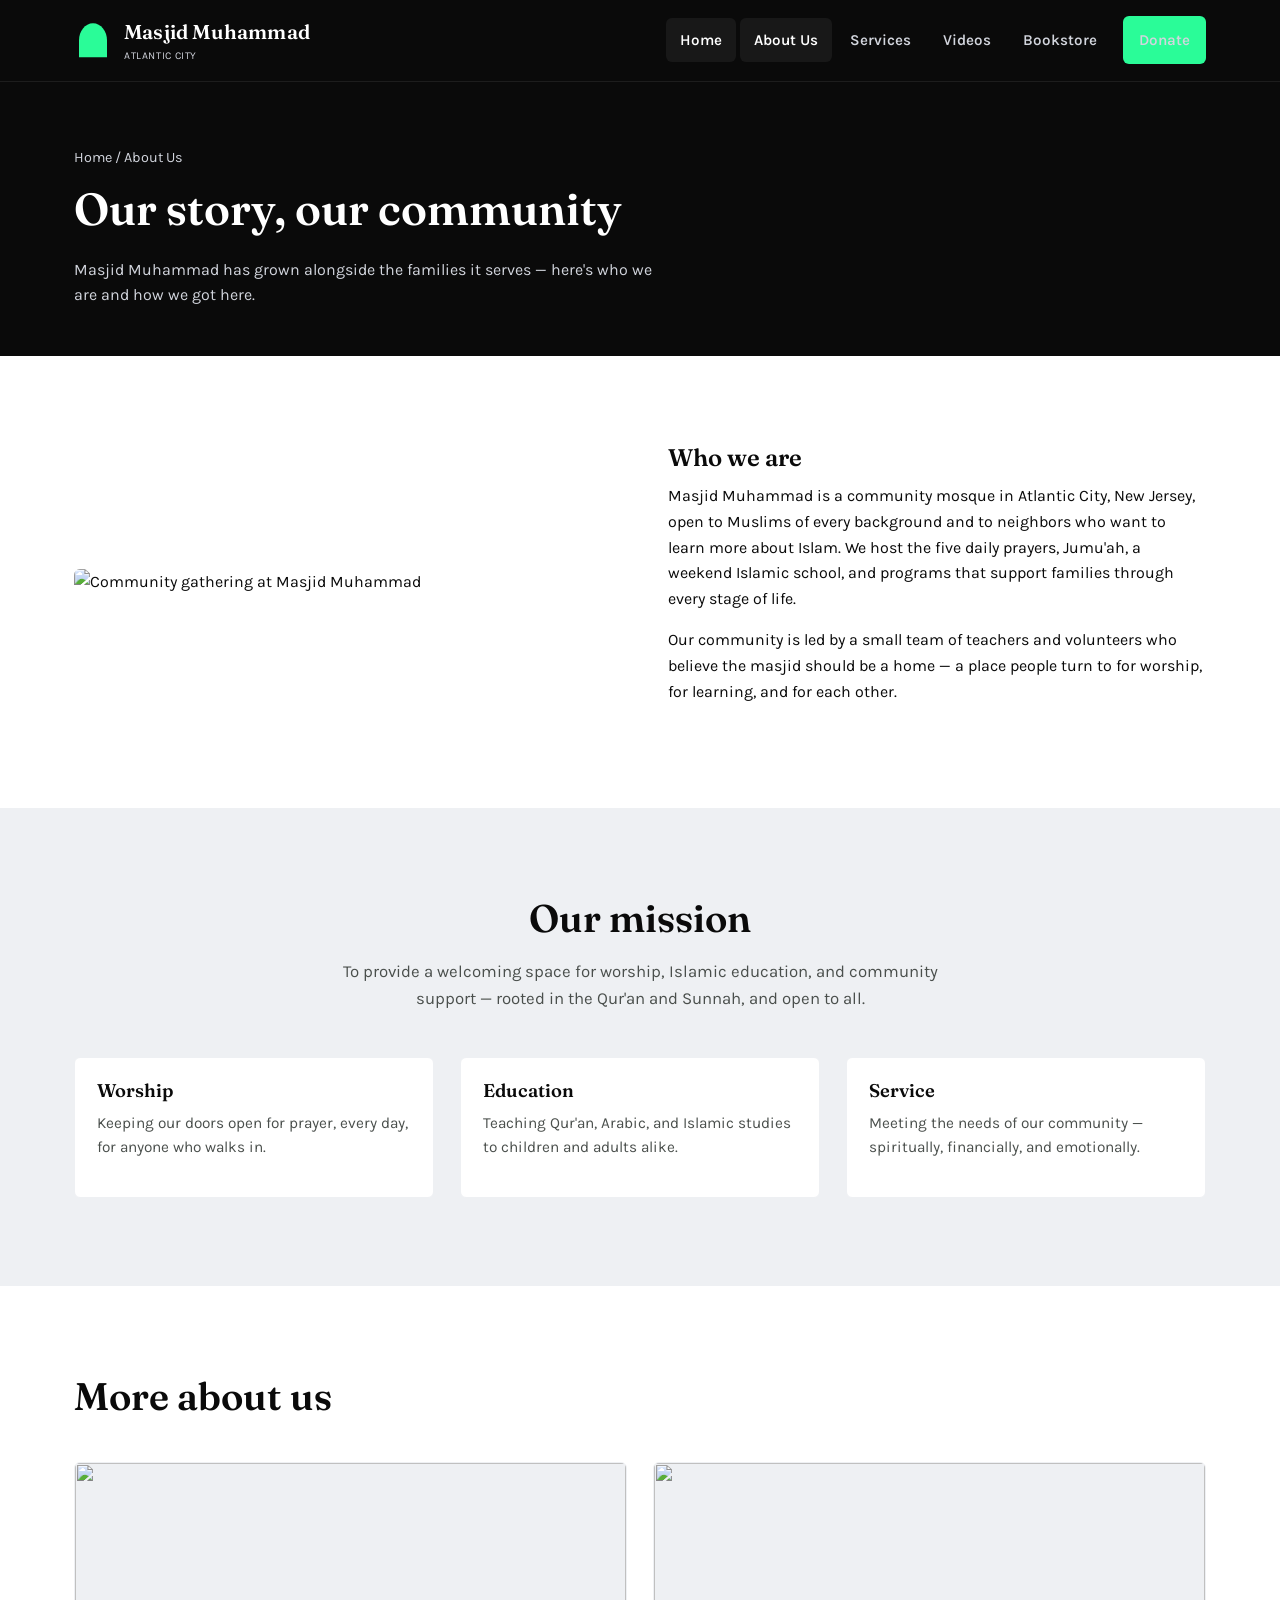
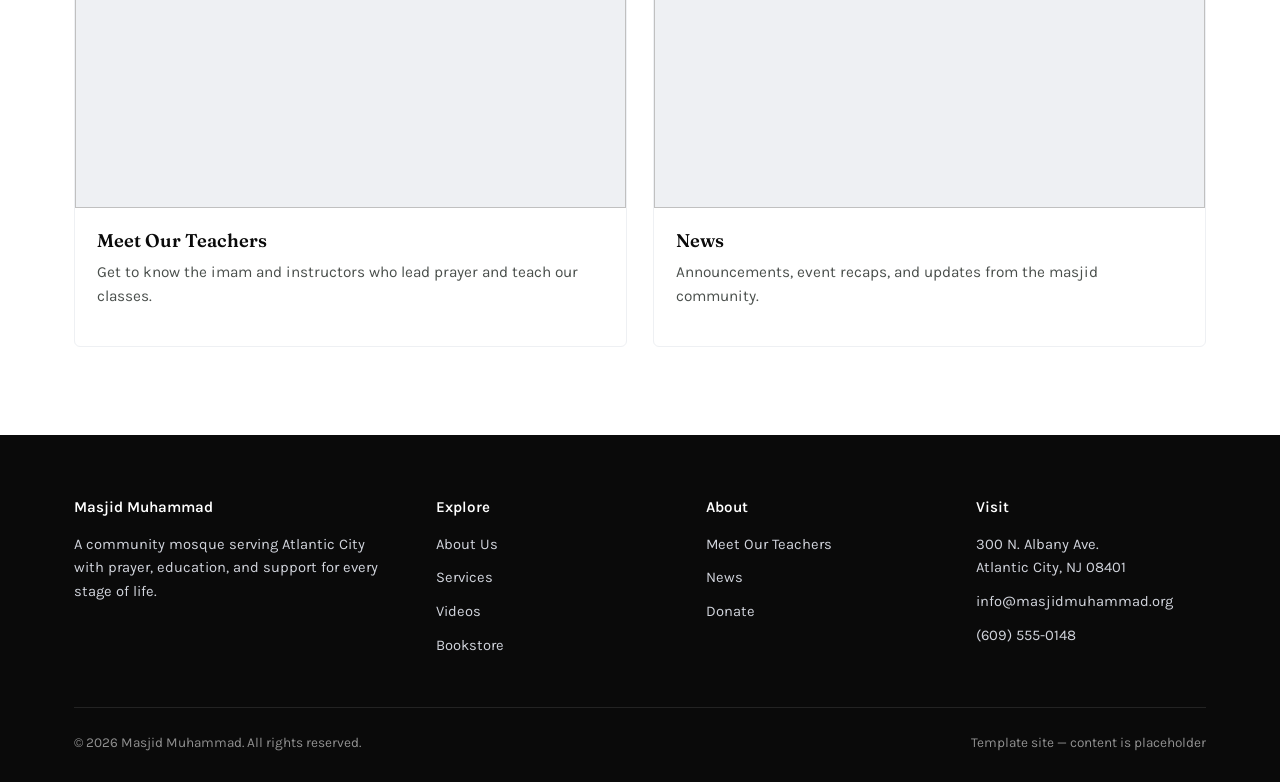
==== about/index.html @ 42c48ae3 "sandbox design. Will most likely do a full revamp redesign. This design is just for brainstorming pu" ====
<!doctype html>
<html lang="en">
<head>
<meta charset="UTF-8">
<meta name="viewport" content="width=device-width, initial-scale=1.0">
<title>About Us — Masjid Muhammad</title>
<link rel="preconnect" href="https://fonts.googleapis.com">
<link href="https://fonts.googleapis.com/css2?family=Fraunces:opsz,wght@9..144,500;9..144,600;9..144,700&family=Karla:wght@400;500;700;800&display=swap" rel="stylesheet">
<link rel="stylesheet" href="../assets/style.css">
</head>
<body>

<header class="site-header">
  <div class="nav-row">
    <a href="../index.html" class="brand">
      <span class="brand-mark" aria-hidden="true"></span>
      <span class="brand-text">Masjid Muhammad<small>ATLANTIC CITY</small></span>
    </a>
    <button class="nav-toggle" aria-label="Toggle menu" aria-expanded="false"><span></span></button>
    <nav class="main-nav">
      <ul>
        <li><a href="../index.html">Home</a></li>
        <li class="has-dropdown">
          <a href="index.html">About Us</a>
          <div class="dropdown">
            <a href="index.html">Our Story</a>
            <a href="teachers.html">Meet Our Teachers</a>
            <a href="news.html">News</a>
          </div>
        </li>
        <li><a href="../services.html">Services</a></li>
        <li><a href="../videos.html">Videos</a></li>
        <li><a href="../bookstore.html">Bookstore</a></li>
        <li class="nav-donate"><a href="../donate.html" class="btn btn-primary">Donate</a></li>
      </ul>
    </nav>
  </div>
</header>

<section class="page-hero">
  <div class="container">
    <div class="crumb"><a href="../index.html">Home</a> / About Us</div>
    <h1>Our story, our community</h1>
    <p>Masjid Muhammad has grown alongside the families it serves — here's who we are and how we got here.</p>
  </div>
</section>

<section>
  <div class="container two-col">
    <div>
      <img src="https://picsum.photos/seed/about-community/700/500" alt="Community gathering at Masjid Muhammad" style="border-radius:var(--radius-sm);box-shadow:var(--shadow)">
    </div>
    <div>
      <h2>Who we are</h2>
      <p>Masjid Muhammad is a community mosque in Atlantic City, New Jersey, open to Muslims of every background and to neighbors who want to learn more about Islam. We host the five daily prayers, Jumu'ah, a weekend Islamic school, and programs that support families through every stage of life.</p>
      <p>Our community is led by a small team of teachers and volunteers who believe the masjid should be a home — a place people turn to for worship, for learning, and for each other.</p>
    </div>
  </div>
</section>

<section style="background:var(--slate-dim)">
  <div class="container">
    <div class="section-head center">
      <h2>Our mission</h2>
      <p>To provide a welcoming space for worship, Islamic education, and community support — rooted in the Qur'an and Sunnah, and open to all.</p>
    </div>
    <div class="card-grid cols-3">
      <div class="card">
        <div class="card-body">
          <h3>Worship</h3>
          <p>Keeping our doors open for prayer, every day, for anyone who walks in.</p>
        </div>
      </div>
      <div class="card">
        <div class="card-body">
          <h3>Education</h3>
          <p>Teaching Qur'an, Arabic, and Islamic studies to children and adults alike.</p>
        </div>
      </div>
      <div class="card">
        <div class="card-body">
          <h3>Service</h3>
          <p>Meeting the needs of our community — spiritually, financially, and emotionally.</p>
        </div>
      </div>
    </div>
  </div>
</section>

<section>
  <div class="container">
    <div class="section-head">
      <h2>More about us</h2>
    </div>
    <div class="card-grid cols-2">
      <a class="card" href="teachers.html">
        <div class="card-media"><img src="https://picsum.photos/seed/about-teachers/500/320" alt=""></div>
        <div class="card-body">
          <h3>Meet Our Teachers</h3>
          <p>Get to know the imam and instructors who lead prayer and teach our classes.</p>
        </div>
      </a>
      <a class="card" href="news.html">
        <div class="card-media"><img src="https://picsum.photos/seed/about-news/500/320" alt=""></div>
        <div class="card-body">
          <h3>News</h3>
          <p>Announcements, event recaps, and updates from the masjid community.</p>
        </div>
      </a>
    </div>
  </div>
</section>

<footer class="site-footer">
  <div class="container">
    <div class="footer-grid">
      <div class="footer-brand">
        <h4>Masjid Muhammad</h4>
        <p>A community mosque serving Atlantic City with prayer, education, and support for every stage of life.</p>
      </div>
      <div>
        <h4>Explore</h4>
        <ul>
          <li><a href="index.html">About Us</a></li>
          <li><a href="../services.html">Services</a></li>
          <li><a href="../videos.html">Videos</a></li>
          <li><a href="../bookstore.html">Bookstore</a></li>
        </ul>
      </div>
      <div>
        <h4>About</h4>
        <ul>
          <li><a href="teachers.html">Meet Our Teachers</a></li>
          <li><a href="news.html">News</a></li>
          <li><a href="../donate.html">Donate</a></li>
        </ul>
      </div>
      <div>
        <h4>Visit</h4>
        <ul>
          <li>300 N. Albany Ave.<br>Atlantic City, NJ 08401</li>
          <li>info@masjidmuhammad.org</li>
          <li>(609) 555-0148</li>
        </ul>
      </div>
    </div>
    <div class="footer-bottom">
      <span>&copy; 2026 Masjid Muhammad. All rights reserved.</span>
      <span>Template site — content is placeholder</span>
    </div>
  </div>
</footer>

<script src="../assets/script.js"></script>
</body>
</html>
---- assets/style.css ----
/* =========================================================
   Masjid Muhammad — shared styles
   Palette: Black / Spring Green / Emerald / Pale Slate / Teal
   Type: Fraunces (display) + Karla (body)
   Motif: mihrab arch, used for image frames + dividers
   ========================================================= */

:root{
  --ink:        #0a0a0a;
  --ink-soft:   #171a18;
  --white:      #ffffff;
  --slate:      #d2d5dd;
  --slate-dim:  #eef0f3;
  --spring:     #2afc98;
  --emerald:    #16c172;
  --teal:       #177e89;

  --font-display: "Fraunces", Georgia, serif;
  --font-body: "Karla", -apple-system, BlinkMacSystemFont, sans-serif;

  --arch: 999px 999px 8px 8px;
  --radius-sm: 6px;
  --container: 1180px;

  --shadow: 0 18px 40px -22px rgba(0,0,0,0.45);
}

*,*::before,*::after{ box-sizing: border-box; }
html{ scroll-behavior: smooth; }
body{
  margin:0;
  font-family: var(--font-body);
  color: var(--ink);
  background: var(--white);
  line-height: 1.6;
  -webkit-font-smoothing: antialiased;
}
img{ max-width:100%; display:block; }
a{ color:inherit; text-decoration:none; }
ul{ margin:0; padding:0; list-style:none; }
h1,h2,h3,h4{
  font-family: var(--font-display);
  font-weight: 600;
  line-height: 1.15;
  margin: 0 0 0.5em;
  color: var(--ink);
}
p{ margin:0 0 1em; }
.container{
  max-width: var(--container);
  margin: 0 auto;
  padding: 0 24px;
}
section{ padding: 88px 0; }
@media (max-width: 720px){ section{ padding: 56px 0; } }

:focus-visible{
  outline: 3px solid var(--teal);
  outline-offset: 3px;
}

@media (prefers-reduced-motion: reduce){
  *{ animation-duration: 0.001ms !important; transition-duration: 0.001ms !important; scroll-behavior:auto !important; }
}

/* ---------- Buttons ---------- */
.btn{
  display:inline-flex;
  align-items:center;
  gap:8px;
  font-family: var(--font-body);
  font-weight: 700;
  font-size: 0.95rem;
  padding: 13px 26px;
  border-radius: var(--radius-sm);
  border: 2px solid transparent;
  cursor:pointer;
  transition: transform 0.15s ease, background 0.2s ease, border-color .2s ease, color .2s ease;
}
.btn:hover{ transform: translateY(-2px); }
.btn-primary{ background: var(--spring); color: var(--ink); }
.btn-primary:hover{ background: var(--emerald); color: var(--white); }
.btn-outline{ border-color: var(--slate); color: var(--white); }
.btn-outline:hover{ border-color: var(--spring); color: var(--spring); }
.btn-dark{ border-color: var(--ink); color: var(--ink); }
.btn-dark:hover{ background: var(--ink); color: var(--white); }
.btn-teal{ background: var(--teal); color: var(--white); }
.btn-teal:hover{ background: var(--ink); }

/* ---------- Header / Nav ---------- */
.site-header{
  position: sticky; top:0; z-index: 100;
  background: var(--ink);
  border-bottom: 1px solid rgba(255,255,255,0.08);
}
.nav-row{
  display:flex; align-items:center; justify-content:space-between;
  padding: 16px 24px;
  max-width: var(--container);
  margin: 0 auto;
}
.brand{
  display:flex; align-items:center; gap:12px;
  color: var(--white);
}
.brand-mark{
  width:38px; height:38px; flex:none;
  background: var(--spring);
  clip-path: path("M19 2 C 27 2 33 10 33 19 L33 36 L5 36 L5 19 C5 10 11 2 19 2 Z");
}
.brand-text{
  font-family: var(--font-display);
  font-size: 1.25rem;
  font-weight: 600;
  letter-spacing: 0.2px;
}
.brand-text small{
  display:block;
  font-family: var(--font-body);
  font-size: 0.65rem;
  font-weight: 400;
  color: var(--slate);
  letter-spacing: 0.06em;
}
.main-nav{ display:flex; align-items:center; gap: 4px; }
.main-nav > ul{ display:flex; align-items:center; gap:4px; }
.main-nav a{
  color: var(--slate);
  font-weight: 600;
  font-size: 0.95rem;
  padding: 10px 14px;
  border-radius: var(--radius-sm);
  transition: color .2s ease, background .2s ease;
  display:block;
}
.main-nav a:hover, .main-nav a.active{ color: var(--white); background: rgba(255,255,255,0.06); }
.has-dropdown{ position:relative; }
.dropdown{
  position:absolute; top: calc(100% + 8px); left:0;
  background: var(--white);
  min-width: 210px;
  border-radius: var(--radius-sm);
  box-shadow: var(--shadow);
  padding: 8px;
  opacity:0; visibility:hidden; transform: translateY(6px);
  transition: opacity .18s ease, transform .18s ease, visibility .18s ease;
}
.has-dropdown:hover .dropdown,
.has-dropdown:focus-within .dropdown{ opacity:1; visibility:visible; transform: translateY(0); }
.dropdown a{ color: var(--ink); padding: 10px 12px; }
.dropdown a:hover{ background: var(--slate-dim); color: var(--ink); }
.nav-donate{ margin-left: 8px; }
.nav-toggle{
  display:none;
  background:none; border:none; color:var(--white);
  width:40px; height:40px; cursor:pointer;
  align-items:center; justify-content:center;
}
.nav-toggle span, .nav-toggle::before, .nav-toggle::after{
  content:""; display:block; width:22px; height:2px; background: var(--white);
  transition: transform .2s ease, opacity .2s ease;
}
.nav-toggle span{ margin: 5px 0; }

@media (max-width: 940px){
  .nav-toggle{ display:flex; flex-direction:column; }
  .main-nav{
    position:fixed; inset: 65px 0 0 0;
    background: var(--ink);
    flex-direction:column; align-items:stretch;
    padding: 12px 24px 32px;
    transform: translateX(100%);
    transition: transform .25s ease;
    overflow-y:auto;
  }
  .main-nav.open{ transform: translateX(0); }
  .main-nav > ul{ flex-direction:column; align-items:stretch; gap:0; }
  .main-nav a{ padding: 14px 8px; border-bottom: 1px solid rgba(255,255,255,0.08); border-radius:0; }
  .dropdown{
    position:static; opacity:1; visibility:visible; transform:none;
    box-shadow:none; background:transparent; padding: 0 0 0 14px; display:none;
  }
  .has-dropdown.open .dropdown{ display:block; }
  .nav-donate{ margin: 14px 0 0; }
  .nav-donate .btn{ width:100%; justify-content:center; }
}

/* ---------- Hero ---------- */
.hero{
  background: var(--ink);
  color: var(--white);
  padding: 72px 0 100px;
  position:relative;
  overflow:hidden;
}
.hero .container{
  display:grid; grid-template-columns: 1.05fr 0.95fr; gap: 56px; align-items:center;
}
.hero-eyebrow-free h1{
  font-size: clamp(2.4rem, 4.2vw, 3.6rem);
  color: var(--white);
  margin-bottom: 0.35em;
}
.hero p.lede{ color: var(--slate); font-size: 1.1rem; max-width: 46ch; }
.hero-actions{ display:flex; gap:14px; flex-wrap:wrap; margin-top: 28px; }
.hero-arch{
  position:relative;
  aspect-ratio: 4/5;
  border-radius: var(--arch);
  overflow:hidden;
  border: 1px solid rgba(255,255,255,0.12);
}
.hero-arch img{ width:100%; height:100%; object-fit:cover; }
.hero-arch::after{
  content:"";
  position:absolute; inset:0;
  background: linear-gradient(180deg, rgba(0,0,0,0) 55%, rgba(0,0,0,0.55) 100%);
}
.hero-badge{
  position:absolute; left:20px; bottom:20px; z-index:2;
  background: rgba(10,10,10,0.7);
  backdrop-filter: blur(6px);
  color: var(--white);
  padding: 12px 16px;
  border-radius: var(--radius-sm);
  font-size: 0.85rem;
  border-left: 3px solid var(--spring);
}
@media (max-width: 900px){
  .hero .container{ grid-template-columns: 1fr; }
  .hero-arch{ order:-1; max-width: 340px; margin: 0 auto; }
}

/* ---------- Section headings ---------- */
.section-head{ max-width: 620px; margin-bottom: 44px; }
.section-head h2{ font-size: clamp(1.8rem, 3vw, 2.4rem); }
.section-head p{ color:#4a4f4c; font-size: 1.05rem; }
.section-head.on-dark p{ color: var(--slate); }
.section-head.center{ margin-left:auto; margin-right:auto; text-align:center; }

/* ---------- Image box grid (home) ---------- */
.box-grid{
  display:grid; grid-template-columns: repeat(4, 1fr); gap: 26px;
}
@media (max-width: 980px){ .box-grid{ grid-template-columns: repeat(2, 1fr); } }
@media (max-width: 560px){ .box-grid{ grid-template-columns: 1fr; } }

.image-box{
  position:relative;
  border-radius: var(--arch);
  overflow:hidden;
  aspect-ratio: 3/4;
  color: var(--white);
  box-shadow: var(--shadow);
}
.image-box img{ position:absolute; inset:0; width:100%; height:100%; object-fit:cover; transition: transform .4s ease; }
.image-box:hover img{ transform: scale(1.06); }
.image-box::before{
  content:"";
  position:absolute; inset:0;
  background: linear-gradient(180deg, rgba(10,10,10,0.05) 40%, rgba(10,10,10,0.85) 100%);
}
.image-box-label{
  position:absolute; left:0; right:0; bottom:0; padding: 22px;
  z-index:2;
}
.image-box-label h3{ color:var(--white); font-size:1.15rem; margin-bottom:4px; }
.image-box-label span{ color: var(--slate); font-size: 0.88rem; }

/* ---------- Cards ---------- */
.card-grid{ display:grid; gap:26px; }
.cols-3{ grid-template-columns: repeat(3, 1fr); }
.cols-2{ grid-template-columns: repeat(2, 1fr); }
@media (max-width: 900px){ .cols-3, .cols-2{ grid-template-columns: 1fr 1fr; } }
@media (max-width: 640px){ .cols-3, .cols-2{ grid-template-columns: 1fr; } }

.card{
  background: var(--white);
  border: 1px solid var(--slate-dim);
  border-radius: var(--radius-sm);
  overflow:hidden;
  display:flex; flex-direction:column;
}
.card-media{ aspect-ratio: 16/10; overflow:hidden; background: var(--slate-dim); }
.card-media img{ width:100%; height:100%; object-fit:cover; }
.card-body{ padding: 22px; flex:1; display:flex; flex-direction:column; }
.card-body h3{ font-size: 1.15rem; }
.card-body p{ color:#4a4f4c; font-size: 0.96rem; flex:1; }
.card-tag{
  align-self:flex-start;
  font-size: 0.75rem; font-weight:700;
  color: var(--teal);
  background: rgba(23,126,137,0.1);
  padding: 4px 10px; border-radius: 999px;
  margin-bottom: 12px;
}

/* ---------- Divider (arch silhouette) ---------- */
.arch-divider{
  height: 46px;
  background:
    radial-gradient(circle at 10% 0, transparent 22px, var(--ink) 23px) 0 0/64px 46px repeat-x;
}
.arch-divider.flip{ transform: scaleY(-1); }

/* ---------- Band (dark cta) ---------- */
.band{
  background: var(--teal);
  color: var(--white);
  padding: 64px 0;
}
.band .container{
  display:flex; align-items:center; justify-content:space-between; gap: 24px; flex-wrap:wrap;
}
.band h2{ color:var(--white); margin-bottom:6px; }
.band p{ color: rgba(255,255,255,0.85); margin:0; }

/* ---------- Info strip ---------- */
.info-strip{
  background: var(--slate-dim);
  border-top: 1px solid var(--slate);
  border-bottom: 1px solid var(--slate);
}
.info-strip .container{
  display:grid; grid-template-columns: repeat(4,1fr); gap: 24px; padding-top: 30px; padding-bottom:30px;
}
@media (max-width:800px){ .info-strip .container{ grid-template-columns: 1fr 1fr; } }
.info-item h4{ font-size: 0.85rem; text-transform:none; color: var(--teal); margin-bottom:4px; }
.info-item p{ margin:0; font-weight:700; }

/* ---------- Footer ---------- */
.site-footer{ background: var(--ink); color: var(--slate); padding: 64px 0 28px; }
.footer-grid{
  display:grid; grid-template-columns: 1.4fr 1fr 1fr 1fr; gap: 40px;
  padding-bottom: 40px; border-bottom: 1px solid rgba(255,255,255,0.1);
}
@media (max-width: 800px){ .footer-grid{ grid-template-columns: 1fr 1fr; } }
@media (max-width: 480px){ .footer-grid{ grid-template-columns: 1fr; } }
.footer-grid h4{ color: var(--white); font-family: var(--font-body); font-size: 0.95rem; margin-bottom: 16px; }
.footer-grid li{ margin-bottom: 10px; font-size: 0.92rem; }
.footer-grid a:hover{ color: var(--spring); }
.footer-bottom{
  display:flex; justify-content:space-between; flex-wrap:wrap; gap:12px;
  padding-top: 24px; font-size: 0.85rem; color: rgba(255,255,255,0.55);
}
.footer-brand p{ color: var(--slate); max-width: 34ch; font-size: 0.92rem; }

/* ---------- Page hero (interior pages) ---------- */
.page-hero{
  background: var(--ink); color: var(--white);
  padding: 64px 0 48px;
}
.page-hero h1{ color: var(--white); font-size: clamp(2rem, 3.6vw, 2.8rem); }
.page-hero .crumb{ color: var(--slate); font-size: 0.9rem; margin-bottom: 14px; }
.page-hero .crumb a:hover{ color: var(--spring); }
.page-hero p{ color: var(--slate); max-width: 60ch; margin:0; }

/* ---------- Utility ---------- */
.pill-nav{ display:flex; gap:10px; flex-wrap:wrap; }
.pill-nav button{
  font-family: var(--font-body); font-weight:700; font-size:0.88rem;
  padding: 9px 18px; border-radius:999px; border:1px solid var(--slate);
  background: var(--white); cursor:pointer; transition: all .2s ease;
}
.pill-nav button.active, .pill-nav button:hover{ background: var(--ink); color:var(--white); border-color:var(--ink); }

.two-col{ display:grid; grid-template-columns: 1fr 1fr; gap: 56px; align-items:center; }
@media (max-width: 860px){ .two-col{ grid-template-columns: 1fr; } }

.list-check li{ padding-left: 28px; position:relative; margin-bottom:10px; }
.list-check li::before{
  content:""; position:absolute; left:0; top:8px; width:14px; height:14px;
  border-radius:3px; background: var(--spring);
}
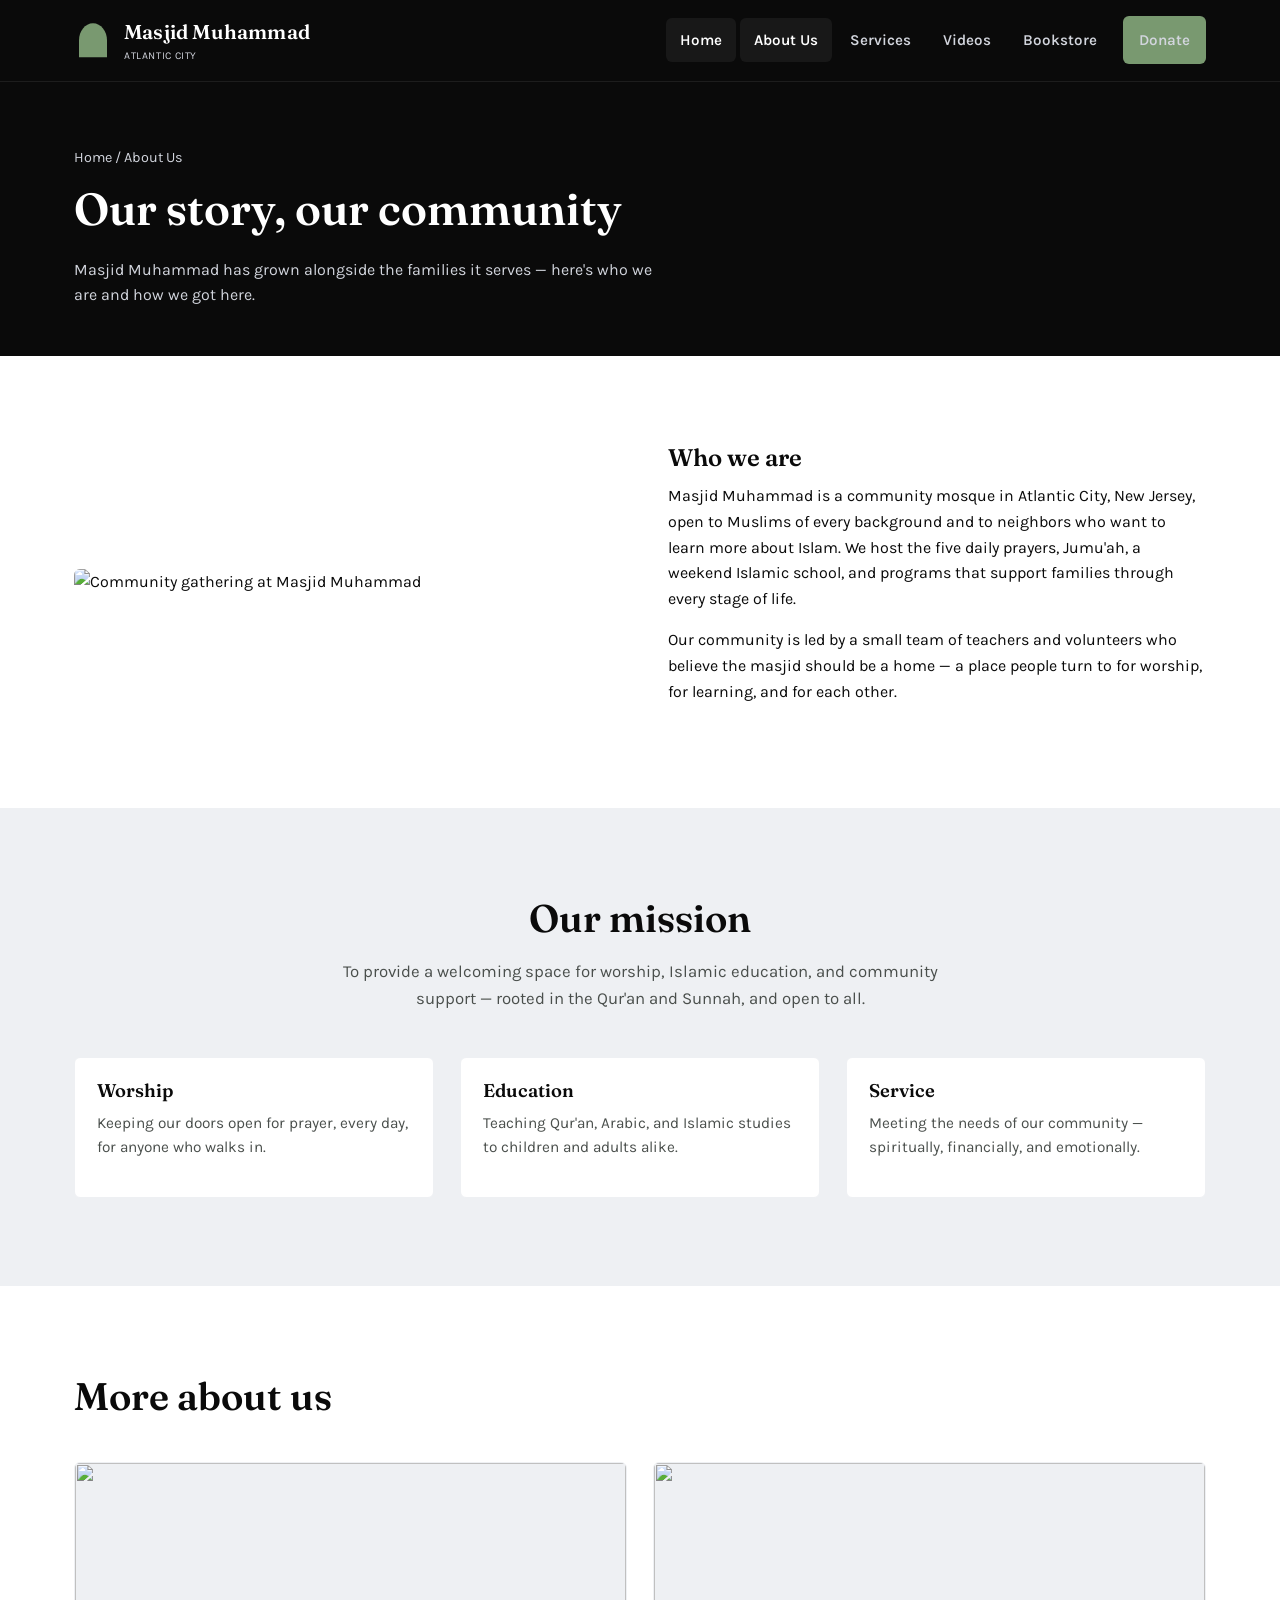
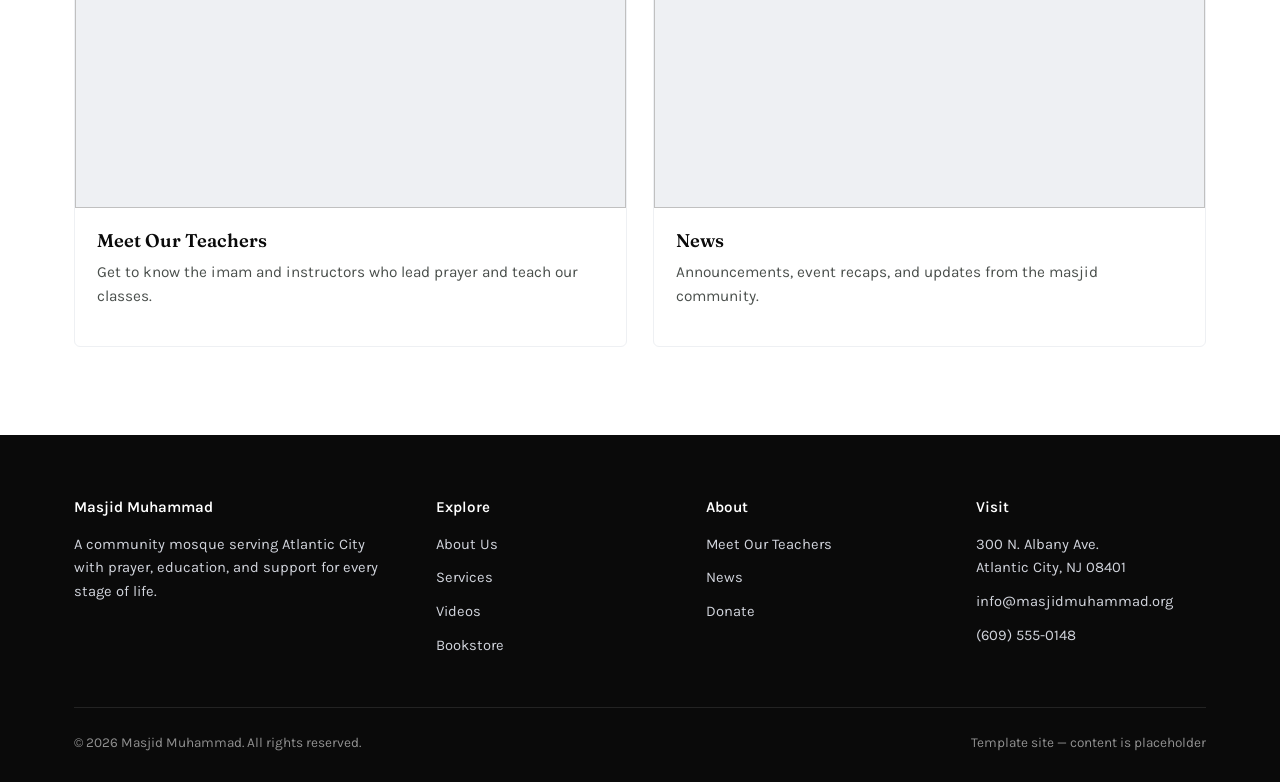
==== commit 0e2e1624: "finished the first outline, mostly working on the home page as of now, used ai to make cards and do " ====
--- a/about/index.html
+++ b/about/index.html
@@ -153,4 +153,4 @@
 
 <script src="../assets/script.js"></script>
 </body>
-</html>
+</html>
--- a/assets/style.css
+++ b/assets/style.css
@@ -1,6 +1,6 @@
 /* =========================================================
    Masjid Muhammad — shared styles
-   Palette: Black / Spring Green / Emerald / Pale Slate / Teal
+   Palette: Black / Sage Green / Forest Green / Pale Slate / Dusty Olive
    Type: Fraunces (display) + Karla (body)
    Motif: mihrab arch, used for image frames + dividers
    ========================================================= */
@@ -11,9 +11,9 @@
   --white:      #ffffff;
   --slate:      #d2d5dd;
   --slate-dim:  #eef0f3;
-  --spring:     #2afc98;
-  --emerald:    #16c172;
-  --teal:       #177e89;
+  --sage-green:    #799970;
+  --forest-green:  #3B8830;
+  --dusty-olive:   #69845C;
 
   --font-display: "Fraunces", Georgia, serif;
   --font-body: "Karla", -apple-system, BlinkMacSystemFont, sans-serif;
@@ -55,7 +55,7 @@
 @media (max-width: 720px){ section{ padding: 56px 0; } }
 
 :focus-visible{
-  outline: 3px solid var(--teal);
+  outline: 3px solid var(--dusty-olive);
   outline-offset: 3px;
 }
 
@@ -78,14 +78,14 @@
   transition: transform 0.15s ease, background 0.2s ease, border-color .2s ease, color .2s ease;
 }
 .btn:hover{ transform: translateY(-2px); }
-.btn-primary{ background: var(--spring); color: var(--ink); }
-.btn-primary:hover{ background: var(--emerald); color: var(--white); }
-.btn-outline{ border-color: var(--slate); color: var(--white); }
-.btn-outline:hover{ border-color: var(--spring); color: var(--spring); }
+.btn-primary{ background: var(--sage-green); color: var(--ink); }
+.btn-primary:hover{ background: var(--forest-green); color: var(--white); }
+.btn-outline{ border-color: var(--sage-green); color: var(--ink); }
+.btn-outline:hover{ border-color: var(--forest-green); color: var(--sage-green); }
 .btn-dark{ border-color: var(--ink); color: var(--ink); }
 .btn-dark:hover{ background: var(--ink); color: var(--white); }
-.btn-teal{ background: var(--teal); color: var(--white); }
-.btn-teal:hover{ background: var(--ink); }
+.btn-dusty-olive{ background: var(--dusty-olive); color: var(--white); }
+.btn-dusty-olive:hover{ background: var(--ink); }
 
 /* ---------- Header / Nav ---------- */
 .site-header{
@@ -105,7 +105,7 @@
 }
 .brand-mark{
   width:38px; height:38px; flex:none;
-  background: var(--spring);
+  background: var(--sage-green);
   clip-path: path("M19 2 C 27 2 33 10 33 19 L33 36 L5 36 L5 19 C5 10 11 2 19 2 Z");
 }
 .brand-text{
@@ -187,7 +187,7 @@
 
 /* ---------- Hero ---------- */
 .hero{
-  background: var(--ink);
+  background: var(--white);
   color: var(--white);
   padding: 72px 0 100px;
   position:relative;
@@ -198,10 +198,10 @@
 }
 .hero-eyebrow-free h1{
   font-size: clamp(2.4rem, 4.2vw, 3.6rem);
-  color: var(--white);
+  color: var(--ink);
   margin-bottom: 0.35em;
 }
-.hero p.lede{ color: var(--slate); font-size: 1.1rem; max-width: 46ch; }
+.hero p.lede{ color: var(--ink); font-size: 1.1rem; max-width: 46ch; }
 .hero-actions{ display:flex; gap:14px; flex-wrap:wrap; margin-top: 28px; }
 .hero-arch{
   position:relative;
@@ -224,7 +224,7 @@
   padding: 12px 16px;
   border-radius: var(--radius-sm);
   font-size: 0.85rem;
-  border-left: 3px solid var(--spring);
+  border-left: 3px solid var(--sage-green);
 }
 @media (max-width: 900px){
   .hero .container{ grid-template-columns: 1fr; }
@@ -289,8 +289,8 @@
 .card-tag{
   align-self:flex-start;
   font-size: 0.75rem; font-weight:700;
-  color: var(--teal);
-  background: rgba(23,126,137,0.1);
+  color: var(--dusty-olive);
+  background: rgba(105,132,92,0.1);
   padding: 4px 10px; border-radius: 999px;
   margin-bottom: 12px;
 }
@@ -305,7 +305,7 @@
 
 /* ---------- Band (dark cta) ---------- */
 .band{
-  background: var(--teal);
+  background: var(--dusty-olive);
   color: var(--white);
   padding: 64px 0;
 }
@@ -317,7 +317,7 @@
 
 /* ---------- Info strip ---------- */
 .info-strip{
-  background: var(--slate-dim);
+  background: var(--sage-green);
   border-top: 1px solid var(--slate);
   border-bottom: 1px solid var(--slate);
 }
@@ -325,7 +325,7 @@
   display:grid; grid-template-columns: repeat(4,1fr); gap: 24px; padding-top: 30px; padding-bottom:30px;
 }
 @media (max-width:800px){ .info-strip .container{ grid-template-columns: 1fr 1fr; } }
-.info-item h4{ font-size: 0.85rem; text-transform:none; color: var(--teal); margin-bottom:4px; }
+.info-item h4{ font-size: 0.85rem; text-transform:none; color: var(--white); margin-bottom:4px; }
 .info-item p{ margin:0; font-weight:700; }
 
 /* ---------- Footer ---------- */
@@ -338,7 +338,7 @@
 @media (max-width: 480px){ .footer-grid{ grid-template-columns: 1fr; } }
 .footer-grid h4{ color: var(--white); font-family: var(--font-body); font-size: 0.95rem; margin-bottom: 16px; }
 .footer-grid li{ margin-bottom: 10px; font-size: 0.92rem; }
-.footer-grid a:hover{ color: var(--spring); }
+.footer-grid a:hover{ color: var(--sage-green); }
 .footer-bottom{
   display:flex; justify-content:space-between; flex-wrap:wrap; gap:12px;
   padding-top: 24px; font-size: 0.85rem; color: rgba(255,255,255,0.55);
@@ -352,7 +352,7 @@
 }
 .page-hero h1{ color: var(--white); font-size: clamp(2rem, 3.6vw, 2.8rem); }
 .page-hero .crumb{ color: var(--slate); font-size: 0.9rem; margin-bottom: 14px; }
-.page-hero .crumb a:hover{ color: var(--spring); }
+.page-hero .crumb a:hover{ color: var(--sage-green); }
 .page-hero p{ color: var(--slate); max-width: 60ch; margin:0; }
 
 /* ---------- Utility ---------- */
@@ -370,5 +370,5 @@
 .list-check li{ padding-left: 28px; position:relative; margin-bottom:10px; }
 .list-check li::before{
   content:""; position:absolute; left:0; top:8px; width:14px; height:14px;
-  border-radius:3px; background: var(--spring);
-}
+  border-radius:3px; background: var(--sage-green);
+}
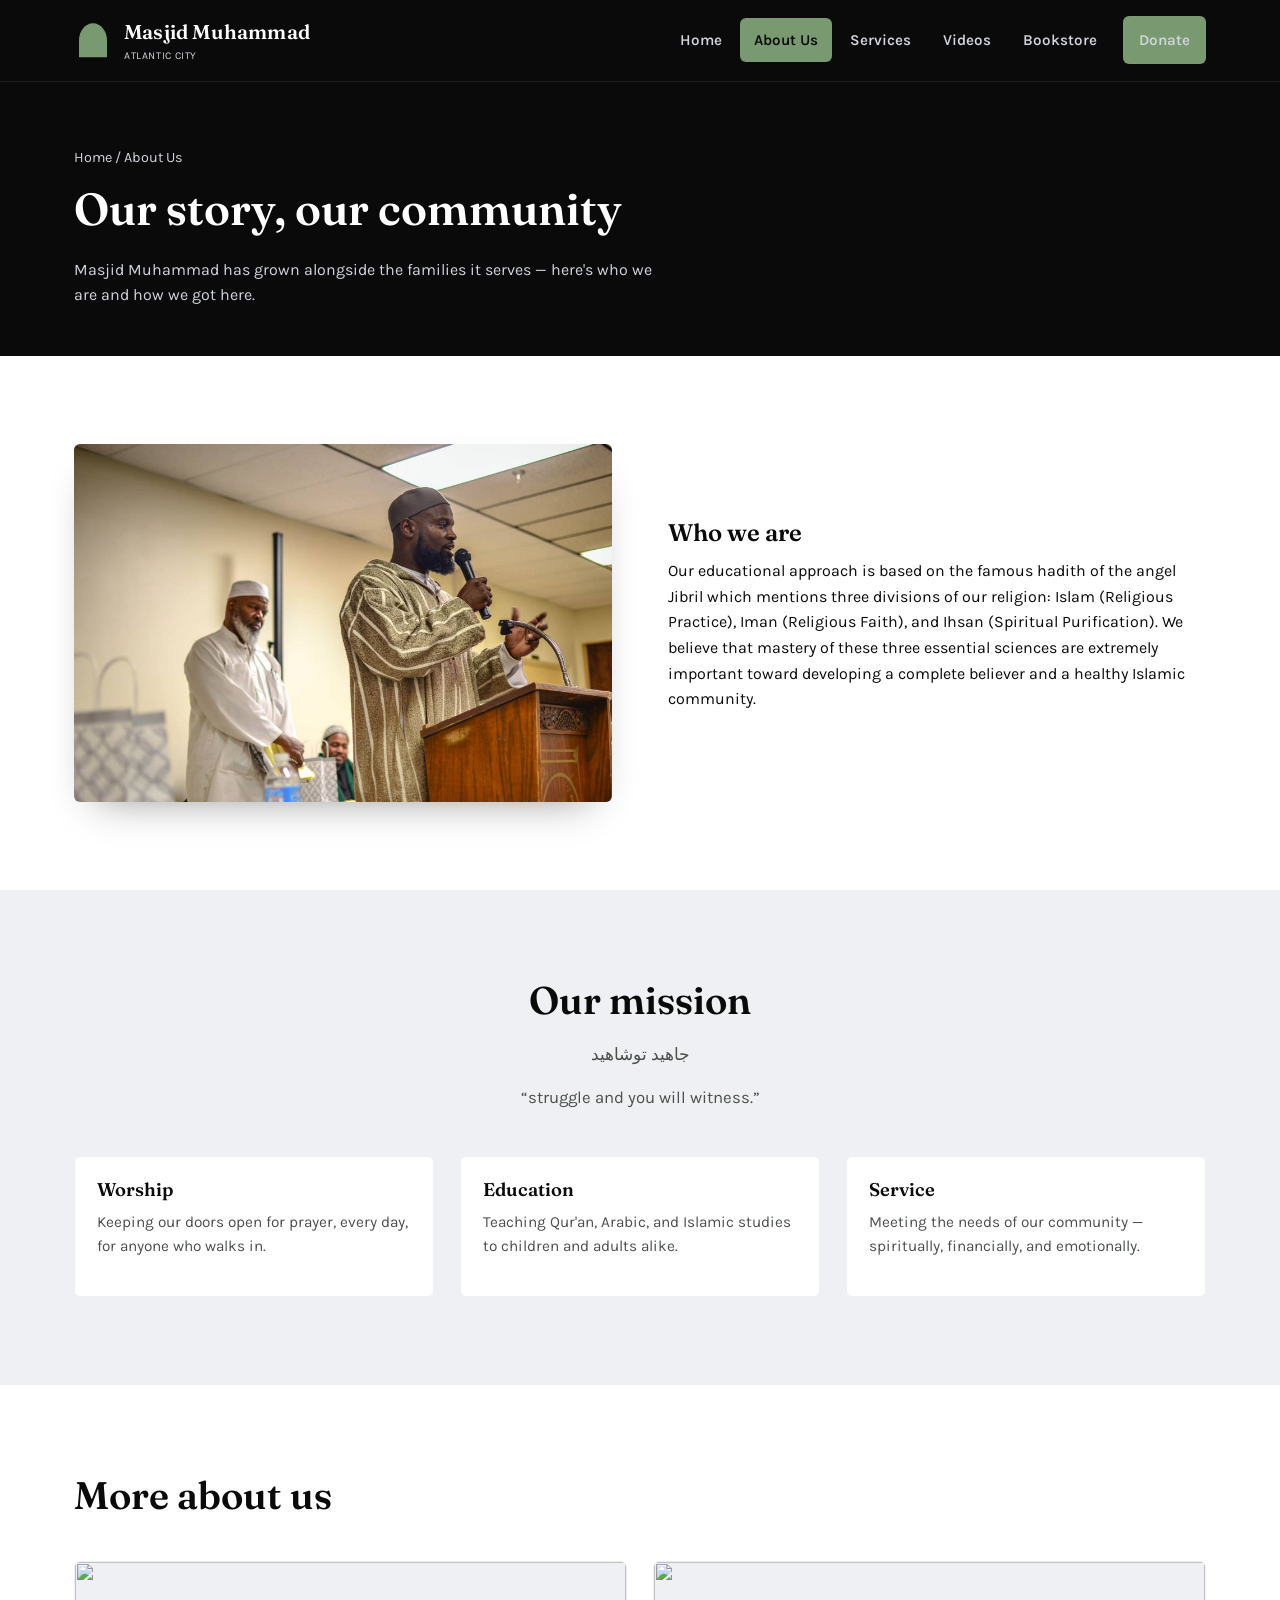
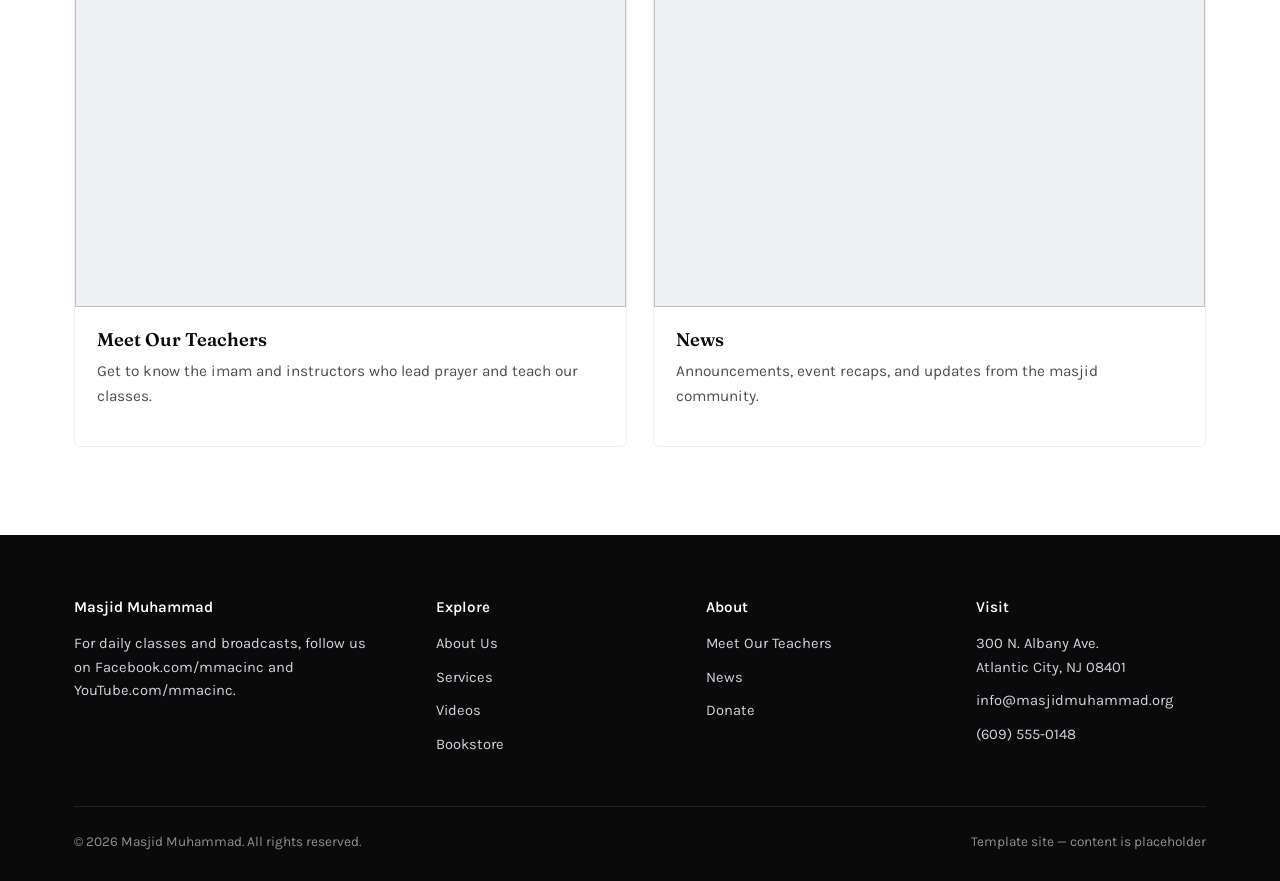
==== commit 36e90917: "made changes on about me and the subpages for about me" ====
--- a/about/index.html
+++ b/about/index.html
@@ -48,12 +48,11 @@
 <section>
   <div class="container two-col">
     <div>
-      <img src="https://picsum.photos/seed/about-community/700/500" alt="Community gathering at Masjid Muhammad" style="border-radius:var(--radius-sm);box-shadow:var(--shadow)">
+      <img src="/images/amin2.jpg" alt="Community gathering at Masjid Muhammad" style="border-radius:var(--radius-sm);box-shadow:var(--shadow)">
     </div>
     <div>
       <h2>Who we are</h2>
-      <p>Masjid Muhammad is a community mosque in Atlantic City, New Jersey, open to Muslims of every background and to neighbors who want to learn more about Islam. We host the five daily prayers, Jumu'ah, a weekend Islamic school, and programs that support families through every stage of life.</p>
-      <p>Our community is led by a small team of teachers and volunteers who believe the masjid should be a home — a place people turn to for worship, for learning, and for each other.</p>
+      <p>Our educational approach is based on the famous hadith of the angel Jibril which mentions three divisions of our religion: Islam  (Religious Practice), Iman (Religious Faith), and Ihsan (Spiritual Purification). We believe that mastery of these three essential sciences are extremely important toward developing a complete believer and a healthy Islamic community.</p>
     </div>
   </div>
 </section>
@@ -62,7 +61,8 @@
   <div class="container">
     <div class="section-head center">
       <h2>Our mission</h2>
-      <p>To provide a welcoming space for worship, Islamic education, and community support — rooted in the Qur'an and Sunnah, and open to all.</p>
+      <p>جاهيد توشاهيد</p> 
+      <p>“struggle and you will witness.” </p>
     </div>
     <div class="card-grid cols-3">
       <div class="card">
@@ -116,7 +116,7 @@
     <div class="footer-grid">
       <div class="footer-brand">
         <h4>Masjid Muhammad</h4>
-        <p>A community mosque serving Atlantic City with prayer, education, and support for every stage of life.</p>
+        <p>For daily classes and broadcasts, follow us on <a href="http://www.facebook.com/mmacinc" target="_blank" rel="noopener noreferrer">Facebook.com/mmacinc</a> and <a href="https://www.youtube.com/mmacinc" target="_blank" rel="noopener noreferrer">YouTube.com/mmacinc</a>.</p>
       </div>
       <div>
         <h4>Explore</h4>
--- a/assets/style.css
+++ b/assets/style.css
@@ -1,8 +1,5 @@
 /* =========================================================
-   Masjid Muhammad — shared styles
-   Palette: Black / Sage Green / Forest Green / Pale Slate / Dusty Olive
-   Type: Fraunces (display) + Karla (body)
-   Motif: mihrab arch, used for image frames + dividers
+   Masjid Muhammad css
    ========================================================= */
 
 :root{
@@ -133,8 +130,13 @@
   transition: color .2s ease, background .2s ease;
   display:block;
 }
-.main-nav a:hover, .main-nav a.active{ color: var(--white); background: rgba(255,255,255,0.06); }
-.has-dropdown{ position:relative; }
+.main-nav a:hover, .main-nav a.active{ 
+  color: var(--ink); 
+  background: var(--sage-green); }
+
+.has-dropdown{ 
+  position:relative; }
+
 .dropdown{
   position:absolute; top: calc(100% + 8px); left:0;
   background: var(--white);
@@ -205,7 +207,7 @@
 .hero-actions{ display:flex; gap:14px; flex-wrap:wrap; margin-top: 28px; }
 .hero-arch{
   position:relative;
-  aspect-ratio: 4/5;
+  aspect-ratio: 5/5;
   border-radius: var(--arch);
   overflow:hidden;
   border: 1px solid rgba(255,255,255,0.12);
@@ -214,17 +216,17 @@
 .hero-arch::after{
   content:"";
   position:absolute; inset:0;
-  background: linear-gradient(180deg, rgba(0,0,0,0) 55%, rgba(0,0,0,0.55) 100%);
+  background: linear-gradient(180deg, rgba(0,0,0,0) 85%, rgba(0,0,0,0.55) 100%);
 }
 .hero-badge{
   position:absolute; left:20px; bottom:20px; z-index:2;
   background: rgba(10,10,10,0.7);
-  backdrop-filter: blur(6px);
-  color: var(--white);
-  padding: 12px 16px;
+  backdrop-filter: blur(1px);
+  color: var(--white);
+  padding: 1px 16px;
   border-radius: var(--radius-sm);
   font-size: 0.85rem;
-  border-left: 3px solid var(--sage-green);
+  border-left: 5px solid var(--sage-green);
 }
 @media (max-width: 900px){
   .hero .container{ grid-template-columns: 1fr; }
@@ -315,17 +317,19 @@
 .band h2{ color:var(--white); margin-bottom:6px; }
 .band p{ color: rgba(255,255,255,0.85); margin:0; }
 
-/* ---------- Info strip ---------- */
+/* ---------- Info strip (live prayer times) ---------- */
 .info-strip{
   background: var(--sage-green);
   border-top: 1px solid var(--slate);
   border-bottom: 1px solid var(--slate);
 }
 .info-strip .container{
-  display:grid; grid-template-columns: repeat(4,1fr); gap: 24px; padding-top: 30px; padding-bottom:30px;
+  display:grid; grid-template-columns: repeat(5,1fr); gap: 24px; padding-top: 30px; padding-bottom:30px;
 }
 @media (max-width:800px){ .info-strip .container{ grid-template-columns: 1fr 1fr; } }
-.info-item h4{ font-size: 0.85rem; text-transform:none; color: var(--white); margin-bottom:4px; }
+@media (max-width:480px){ .info-strip .container{ grid-template-columns: 1fr; } }
+.info-item{ text-align:center; }
+.info-item h4{ font-size: 0.85rem; text-transform:uppercase; letter-spacing:0.04em; color: var(--white); margin-bottom:4px; }
 .info-item p{ margin:0; font-weight:700; }
 
 /* ---------- Footer ---------- */
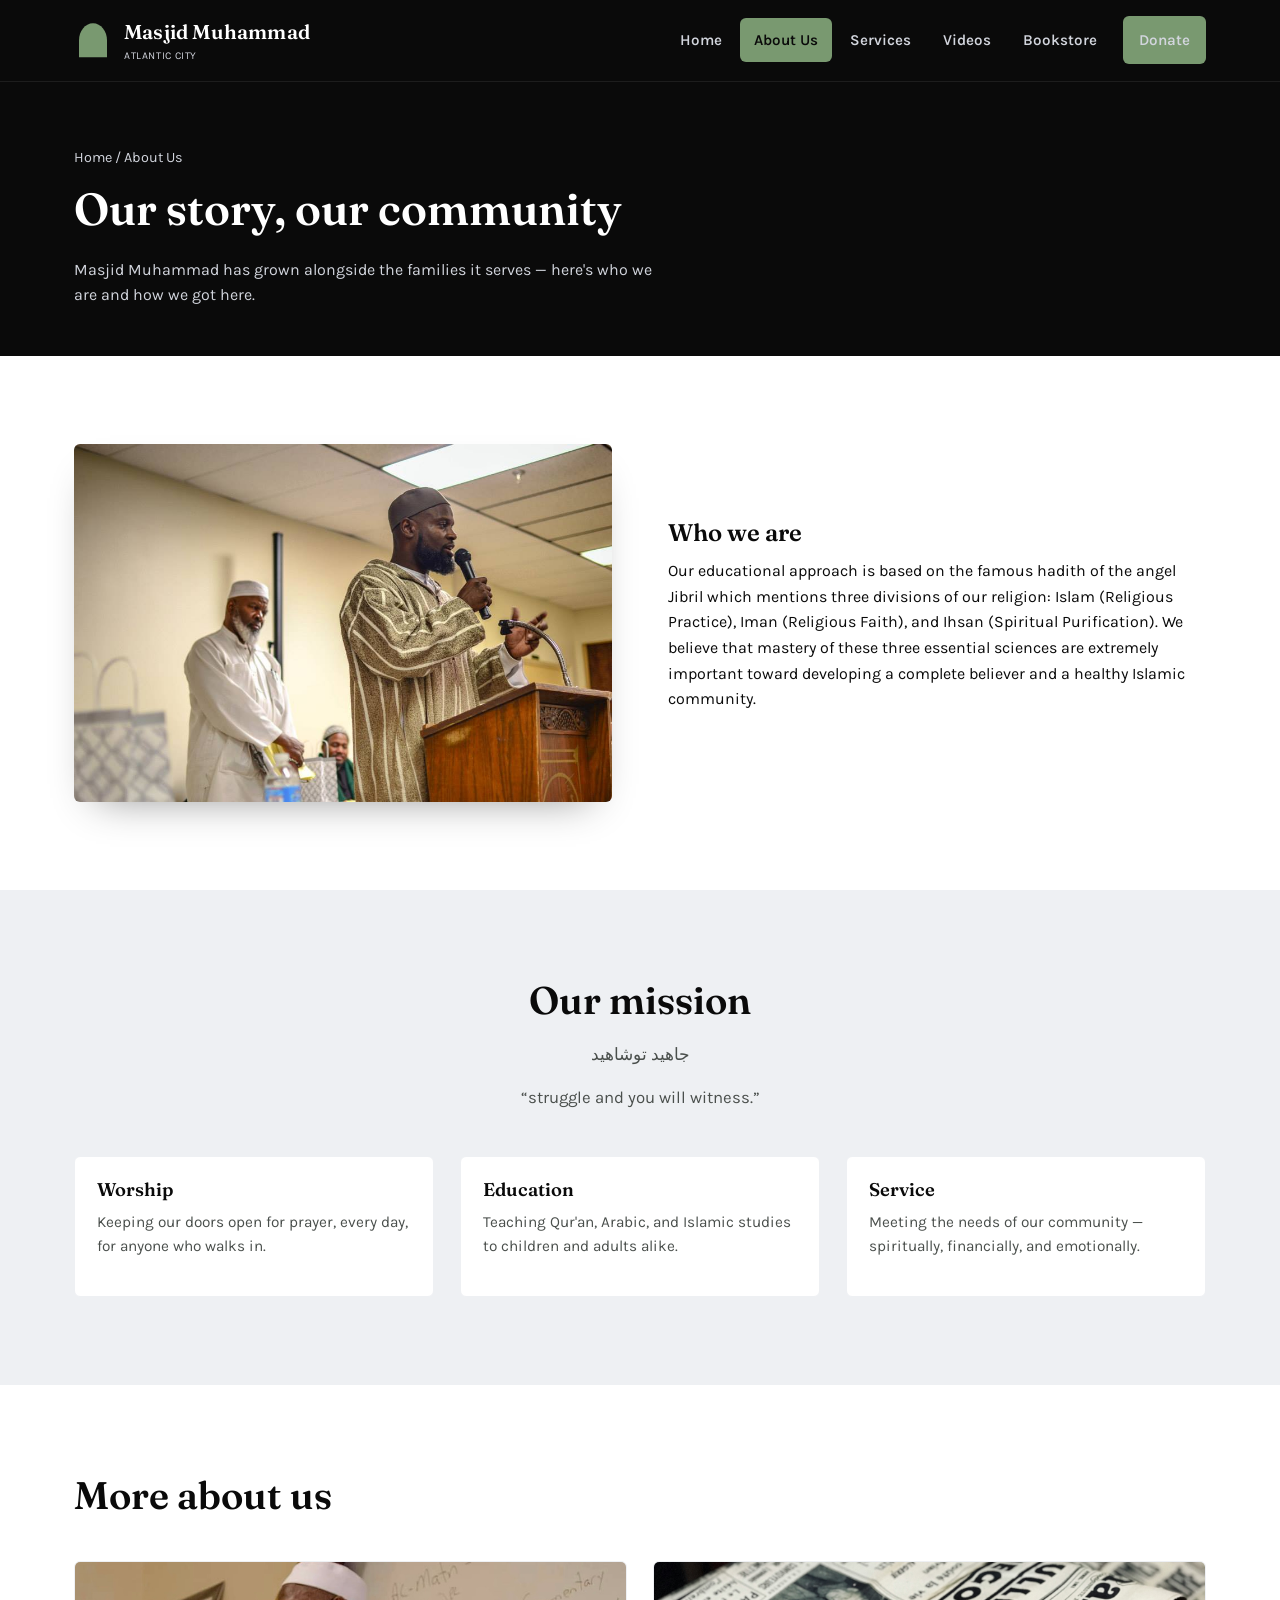
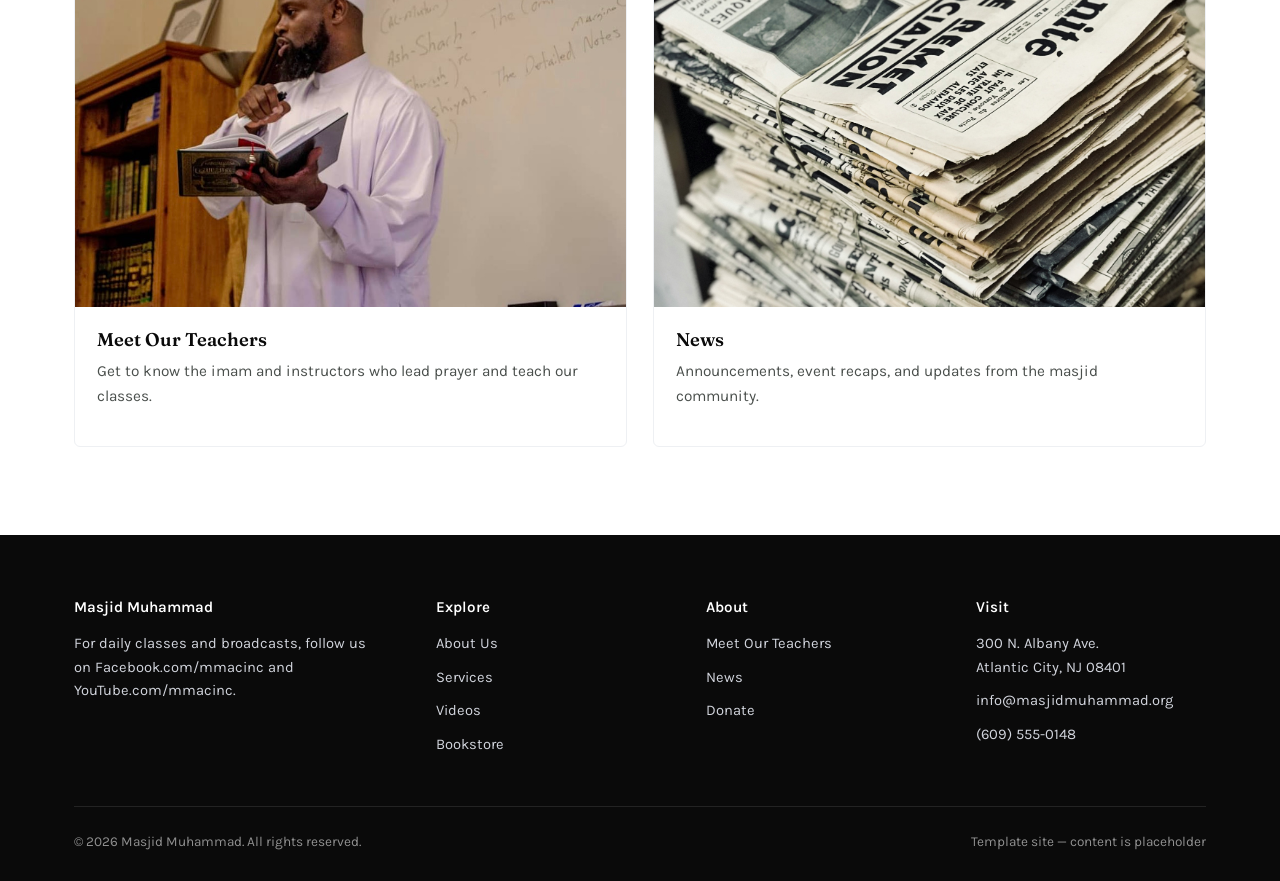
==== commit 42bbba00: "tweaked some cs and added more images to placeholders." ====
--- a/about/index.html
+++ b/about/index.html
@@ -94,14 +94,14 @@
     </div>
     <div class="card-grid cols-2">
       <a class="card" href="teachers.html">
-        <div class="card-media"><img src="https://picsum.photos/seed/about-teachers/500/320" alt=""></div>
+        <div class="card-media"><img src="/images/amin9.jpeg" alt=""></div>
         <div class="card-body">
           <h3>Meet Our Teachers</h3>
           <p>Get to know the imam and instructors who lead prayer and teach our classes.</p>
         </div>
       </a>
       <a class="card" href="news.html">
-        <div class="card-media"><img src="https://picsum.photos/seed/about-news/500/320" alt=""></div>
+        <div class="card-media"><img src="/images/news.jpg" alt=""></div>
         <div class="card-body">
           <h3>News</h3>
           <p>Announcements, event recaps, and updates from the masjid community.</p>
--- a/assets/style.css
+++ b/assets/style.css
@@ -254,6 +254,7 @@
   aspect-ratio: 3/4;
   color: var(--white);
   box-shadow: var(--shadow);
+  
 }
 .image-box img{ position:absolute; inset:0; width:100%; height:100%; object-fit:cover; transition: transform .4s ease; }
 .image-box:hover img{ transform: scale(1.06); }
